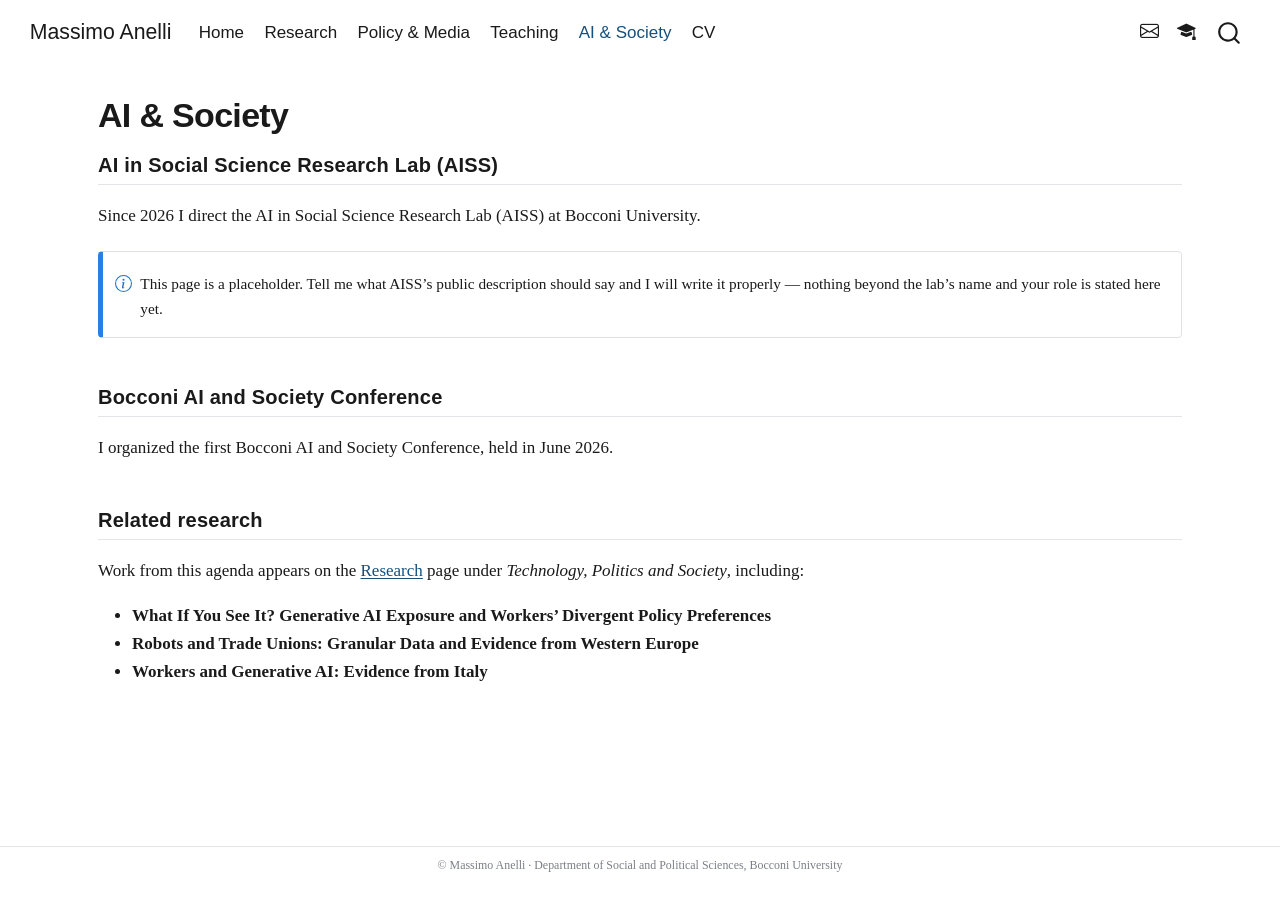
==== ai-society.html @ 1a2b312e "Built site for gh-pages" ====
<!DOCTYPE html>
<html xmlns="http://www.w3.org/1999/xhtml" lang="en" xml:lang="en"><head>

<meta charset="utf-8">
<meta name="generator" content="quarto-1.10.18">

<meta name="viewport" content="width=device-width, initial-scale=1.0, user-scalable=yes">


<title>AI &amp; Society – Massimo Anelli</title>
<style>
/* Default styles provided by pandoc.
** See https://pandoc.org/MANUAL.html#variables-for-html for config info.
*/
span.smallcaps{font-variant: small-caps;}
div.columns{display: flex; gap: 1.5em;}
div.column{flex: auto;}
@media screen {
div.columns{gap: min(4vw, 1.5em);}
div.column{overflow-x: auto;}
}
div.hanging-indent{margin-left: 1.5em; text-indent: -1.5em;}
ul.task-list{list-style: none;}
ul.task-list li input[type="checkbox"] {
  width: 0.8em;
  margin: 0 0.8em 0.2em -1em; /* quarto-specific, see https://github.com/quarto-dev/quarto-cli/issues/4556 */ 
  vertical-align: middle;
}
</style>


<script src="site_libs/quarto-nav/quarto-nav.js"></script>
<script src="site_libs/quarto-nav/headroom.min.js"></script>
<script src="site_libs/clipboard/clipboard.min.js"></script>
<script src="site_libs/quarto-search/autocomplete.umd.js"></script>
<script src="site_libs/quarto-search/fuse.min.js"></script>
<script src="site_libs/quarto-search/quarto-search.js"></script>
<meta name="quarto:offset" content="./">
<script src="site_libs/quarto-html/quarto.js" type="module"></script>
<script src="site_libs/quarto-html/tabsets/tabsets.js" type="module"></script>
<script src="site_libs/quarto-html/popper.min.js"></script>
<script src="site_libs/quarto-html/tippy.umd.min.js"></script>
<link href="site_libs/quarto-html/tippy.css" rel="stylesheet">
<link href="site_libs/quarto-html/quarto-syntax-highlighting-64a204ab8560d761af7679ceaba22944.css" rel="stylesheet" id="quarto-text-highlighting-styles">
<script src="site_libs/bootstrap/bootstrap.min.js"></script>
<link href="site_libs/bootstrap/bootstrap-icons.css" rel="stylesheet">
<link href="site_libs/bootstrap/bootstrap-d6471ee2c5ecf9d3d6e1d5fd6c3e13a8.min.css" rel="stylesheet" append-hash="true" id="quarto-bootstrap" data-mode="light">
<script id="quarto-search-options" type="application/json">{
  "location": "navbar",
  "copy-button": false,
  "collapse-after": 3,
  "panel-placement": "end",
  "type": "overlay",
  "limit": 50,
  "keyboard-shortcut": [
    "f",
    "/",
    "s"
  ],
  "show-item-context": false,
  "language": {
    "search-no-results-text": "No results",
    "search-matching-documents-text": "matching documents",
    "search-copy-link-title": "Copy link to search",
    "search-hide-matches-text": "Hide additional matches",
    "search-more-match-text": "more match in this document",
    "search-more-matches-text": "more matches in this document",
    "search-clear-button-title": "Clear",
    "search-text-placeholder": "",
    "search-detached-cancel-button-title": "Cancel",
    "search-submit-button-title": "Submit",
    "search-label": "Search"
  }
}</script>


</head>

<body class="nav-fixed quarto-light">

<div id="quarto-search-results"></div>
  <header id="quarto-header" class="headroom fixed-top">
    <nav class="navbar navbar-expand-lg " data-bs-theme="dark">
      <div class="navbar-container container-fluid">
      <div class="navbar-brand-container mx-auto">
    <a class="navbar-brand" href="./index.html">
    <span class="navbar-title">Massimo Anelli</span>
    </a>
  </div>
            <div id="quarto-search" class="" title="Search"></div>
          <button class="navbar-toggler" type="button" data-bs-toggle="collapse" data-bs-target="#navbarCollapse" aria-controls="navbarCollapse" role="menu" aria-expanded="false" aria-label="Toggle navigation" onclick="if (window.quartoToggleHeadroom) { window.quartoToggleHeadroom(); }">
  <span class="navbar-toggler-icon"></span>
</button>
          <div class="collapse navbar-collapse" id="navbarCollapse">
            <ul class="navbar-nav navbar-nav-scroll me-auto">
  <li class="nav-item">
    <a class="nav-link" href="./index.html"> 
<span class="menu-text">Home</span></a>
  </li>  
  <li class="nav-item">
    <a class="nav-link" href="./research.html"> 
<span class="menu-text">Research</span></a>
  </li>  
  <li class="nav-item">
    <a class="nav-link" href="./media.html"> 
<span class="menu-text">Policy &amp; Media</span></a>
  </li>  
  <li class="nav-item">
    <a class="nav-link" href="./teaching.html"> 
<span class="menu-text">Teaching</span></a>
  </li>  
  <li class="nav-item">
    <a class="nav-link active" href="./ai-society.html" aria-current="page"> 
<span class="menu-text">AI &amp; Society</span></a>
  </li>  
  <li class="nav-item">
    <a class="nav-link" href="./cv.html"> 
<span class="menu-text">CV</span></a>
  </li>  
</ul>
            <ul class="navbar-nav navbar-nav-scroll ms-auto">
  <li class="nav-item compact">
    <a class="nav-link" href="mailto:massimo.anelli@unibocconi.it"> <i class="bi bi-envelope" role="img" aria-label="Email">
</i> 
<span class="menu-text"></span></a>
  </li>  
  <li class="nav-item compact">
    <a class="nav-link" href="https://scholar.google.com/citations?user=4CWV7jsAAAAJ"> <i class="bi bi-mortarboard-fill" role="img" aria-label="Google Scholar">
</i> 
<span class="menu-text"></span></a>
  </li>  
</ul>
          </div> <!-- /navcollapse -->
            <div class="quarto-navbar-tools">
</div>
      </div> <!-- /container-fluid -->
    </nav>
</header>
<!-- content -->
<div id="quarto-content" class="quarto-container page-columns page-rows-contents page-layout-full page-navbar">
<!-- sidebar -->
<!-- margin-sidebar -->
    
<!-- main -->
<main class="content column-page" id="quarto-document-content">

<header id="title-block-header" class="quarto-title-block default">
<div class="quarto-title">
<h1 class="title">AI &amp; Society</h1>
</div>



<div class="quarto-title-meta column-page">

    
  
    
  </div>
  


</header>


<section id="ai-in-social-science-research-lab-aiss" class="level2">
<h2 data-anchor-id="ai-in-social-science-research-lab-aiss">AI in Social Science Research Lab (AISS)</h2>
<p>Since 2026 I direct the AI in Social Science Research Lab (AISS) at Bocconi University.</p>
<div class="callout callout-style-simple callout-note">
<div class="callout-body d-flex">
<div class="callout-icon-container">
<i class="callout-icon"></i>
</div>
<div class="callout-body-container">
<p>This page is a placeholder. Tell me what AISS’s public description should say and I will write it properly — nothing beyond the lab’s name and your role is stated here yet.</p>
</div>
</div>
</div>
</section>
<section id="bocconi-ai-and-society-conference" class="level2">
<h2 data-anchor-id="bocconi-ai-and-society-conference">Bocconi AI and Society Conference</h2>
<p>I organized the first Bocconi AI and Society Conference, held in June 2026.</p>
</section>
<section id="related-research" class="level2">
<h2 data-anchor-id="related-research">Related research</h2>
<p>Work from this agenda appears on the <a href="./research.html">Research</a> page under <em>Technology, Politics and Society</em>, including:</p>
<ul>
<li><strong>What If You See It? Generative AI Exposure and Workers’ Divergent Policy Preferences</strong></li>
<li><strong>Robots and Trade Unions: Granular Data and Evidence from Western Europe</strong></li>
<li><strong>Workers and Generative AI: Evidence from Italy</strong></li>
</ul>


</section>

</main> <!-- /main -->
<script id="quarto-html-after-body" type="application/javascript">
  window.document.addEventListener("DOMContentLoaded", function (event) {
    const isCodeAnnotation = (el) => {
      for (const clz of el.classList) {
        if (clz.startsWith('code-annotation-')) {                     
          return true;
        }
      }
      return false;
    }
    const onCopySuccess = function(e) {
      // button target
      const button = e.trigger;
      // don't keep focus
      button.blur();
      // flash "checked"
      button.classList.add('code-copy-button-checked');
      var currentTitle = button.getAttribute("title");
      button.setAttribute("title", "Copied!");
      let tooltip;
      if (window.bootstrap) {
        button.setAttribute("data-bs-toggle", "tooltip");
        button.setAttribute("data-bs-placement", "left");
        button.setAttribute("data-bs-title", "Copied!");
        tooltip = new bootstrap.Tooltip(button, 
          { trigger: "manual", 
            customClass: "code-copy-button-tooltip",
            offset: [0, -8]});
        tooltip.show();    
      }
      setTimeout(function() {
        if (tooltip) {
          tooltip.hide();
          button.removeAttribute("data-bs-title");
          button.removeAttribute("data-bs-toggle");
          button.removeAttribute("data-bs-placement");
        }
        button.setAttribute("title", currentTitle);
        button.classList.remove('code-copy-button-checked');
      }, 1000);
      // clear code selection
      e.clearSelection();
    }
    const getTextToCopy = function(trigger) {
      const outerScaffold = trigger.parentElement.cloneNode(true);
      const codeEl = outerScaffold.querySelector('code');
      for (const childEl of codeEl.children) {
        if (isCodeAnnotation(childEl)) {
          childEl.remove();
        }
      }
      return codeEl.innerText;
    }
    const clipboard = new window.ClipboardJS('.code-copy-button:not([data-in-quarto-modal])', {
      text: getTextToCopy
    });
    clipboard.on('success', onCopySuccess);
    if (window.document.getElementById('quarto-embedded-source-code-modal')) {
      const clipboardModal = new window.ClipboardJS('.code-copy-button[data-in-quarto-modal]', {
        text: getTextToCopy,
        container: window.document.getElementById('quarto-embedded-source-code-modal')
      });
      clipboardModal.on('success', onCopySuccess);
    }
      var localhostRegex = new RegExp(/^(?:http|https):\/\/localhost\:?[0-9]*\//);
      var mailtoRegex = new RegExp(/^mailto:/);
        var filterRegex = new RegExp("https:\/\/www\.massimoanelli\.com");
      var isInternal = (href) => {
          return filterRegex.test(href) || localhostRegex.test(href) || mailtoRegex.test(href);
      }
      // Inspect non-navigation links and adorn them if external
     var links = window.document.querySelectorAll('a[href]:not(.nav-link):not(.navbar-brand):not(.toc-action):not(.sidebar-link):not(.sidebar-item-toggle):not(.pagination-link):not(.no-external):not([aria-hidden]):not(.dropdown-item):not(.quarto-navigation-tool):not(.about-link)');
      for (var i=0; i<links.length; i++) {
        const link = links[i];
        if (!isInternal(link.href)) {
          // undo the damage that might have been done by quarto-nav.js in the case of
          // links that we want to consider external
          if (link.dataset.originalHref !== undefined) {
            link.href = link.dataset.originalHref;
          }
            // target, if specified
            link.setAttribute("target", "_blank");
            if (link.getAttribute("rel") === null) {
              link.setAttribute("rel", "noopener");
            }
        }
      }
    function tippyHover(el, contentFn, onTriggerFn, onUntriggerFn) {
      const config = {
        allowHTML: true,
        maxWidth: 500,
        delay: 100,
        arrow: false,
        appendTo: function(el) {
            return el.parentElement;
        },
        interactive: true,
        interactiveBorder: 10,
        theme: 'quarto',
        placement: 'bottom-start',
      };
      if (contentFn) {
        config.content = contentFn;
      }
      if (onTriggerFn) {
        config.onTrigger = onTriggerFn;
      }
      if (onUntriggerFn) {
        config.onUntrigger = onUntriggerFn;
      }
      window.tippy(el, config); 
    }
    const noterefs = window.document.querySelectorAll('a[role="doc-noteref"]');
    for (var i=0; i<noterefs.length; i++) {
      const ref = noterefs[i];
      tippyHover(ref, function() {
        // use id or data attribute instead here
        let href = ref.getAttribute('data-footnote-href') || ref.getAttribute('href');
        try { href = new URL(href).hash; } catch {}
        const id = href.replace(/^#\/?/, "");
        const note = window.document.getElementById(id);
        if (note) {
          return note.innerHTML;
        } else {
          return "";
        }
      });
    }
    const xrefs = window.document.querySelectorAll('a.quarto-xref');
    const processXRef = (id, note) => {
      // Strip column container classes
      const stripColumnClz = (el) => {
        el.classList.remove("page-full", "page-columns");
        if (el.children) {
          for (const child of el.children) {
            stripColumnClz(child);
          }
        }
      }
      stripColumnClz(note)
      if (id === null || id.startsWith('sec-')) {
        // Special case sections, only their first couple elements
        const container = document.createElement("div");
        if (note.children && note.children.length > 2) {
          container.appendChild(note.children[0].cloneNode(true));
          for (let i = 1; i < note.children.length; i++) {
            const child = note.children[i];
            if (child.tagName === "P" && child.innerText === "") {
              continue;
            } else {
              container.appendChild(child.cloneNode(true));
              break;
            }
          }
          if (window.Quarto?.typesetMath) {
            window.Quarto.typesetMath(container);
          }
          return container.innerHTML
        } else {
          if (window.Quarto?.typesetMath) {
            window.Quarto.typesetMath(note);
          }
          return note.innerHTML;
        }
      } else {
        // Remove any anchor links if they are present
        const anchorLink = note.querySelector('a.anchorjs-link');
        if (anchorLink) {
          anchorLink.remove();
        }
        if (window.Quarto?.typesetMath) {
          window.Quarto.typesetMath(note);
        }
        if (note.classList.contains("callout")) {
          return note.outerHTML;
        } else {
          return note.innerHTML;
        }
      }
    }
    for (var i=0; i<xrefs.length; i++) {
      const xref = xrefs[i];
      tippyHover(xref, undefined, function(instance) {
        instance.disable();
        let url = xref.getAttribute('href');
        let hash = undefined; 
        if (url.startsWith('#')) {
          hash = url;
        } else {
          try { hash = new URL(url).hash; } catch {}
        }
        if (hash) {
          const id = hash.replace(/^#\/?/, "");
          const note = window.document.getElementById(id);
          if (note !== null) {
            try {
              const html = processXRef(id, note.cloneNode(true));
              instance.setContent(html);
            } finally {
              instance.enable();
              instance.show();
            }
          } else {
            // See if we can fetch this
            fetch(url.split('#')[0])
            .then(res => res.text())
            .then(html => {
              const parser = new DOMParser();
              const htmlDoc = parser.parseFromString(html, "text/html");
              const note = htmlDoc.getElementById(id);
              if (note !== null) {
                const html = processXRef(id, note);
                instance.setContent(html);
              } 
            }).finally(() => {
              instance.enable();
              instance.show();
            });
          }
        } else {
          // See if we can fetch a full url (with no hash to target)
          // This is a special case and we should probably do some content thinning / targeting
          fetch(url)
          .then(res => res.text())
          .then(html => {
            const parser = new DOMParser();
            const htmlDoc = parser.parseFromString(html, "text/html");
            const note = htmlDoc.querySelector('main.content');
            if (note !== null) {
              // This should only happen for chapter cross references
              // (since there is no id in the URL)
              // remove the first header
              if (note.children.length > 0 && note.children[0].tagName === "HEADER") {
                note.children[0].remove();
              }
              const html = processXRef(null, note);
              instance.setContent(html);
            } 
          }).finally(() => {
            instance.enable();
            instance.show();
          });
        }
      }, function(instance) {
      });
    }
        let selectedAnnoteEl;
        const selectorForAnnotation = ( cell, annotation) => {
          let cellAttr = 'data-code-cell="' + cell + '"';
          let lineAttr = 'data-code-annotation="' +  annotation + '"';
          const selector = 'span[' + cellAttr + '][' + lineAttr + ']';
          return selector;
        }
        const selectCodeLines = (annoteEl) => {
          const doc = window.document;
          const targetCell = annoteEl.getAttribute("data-target-cell");
          const targetAnnotation = annoteEl.getAttribute("data-target-annotation");
          const annoteSpan = window.document.querySelector(selectorForAnnotation(targetCell, targetAnnotation));
          const lines = annoteSpan.getAttribute("data-code-lines").split(",");
          const lineIds = lines.map((line) => {
            return targetCell + "-" + line;
          })
          let top = null;
          let height = null;
          let parent = null;
          if (lineIds.length > 0) {
              //compute the position of the single el (top and bottom and make a div)
              const el = window.document.getElementById(lineIds[0]);
              top = el.offsetTop;
              height = el.offsetHeight;
              parent = el.parentElement.parentElement;
            if (lineIds.length > 1) {
              const lastEl = window.document.getElementById(lineIds[lineIds.length - 1]);
              const bottom = lastEl.offsetTop + lastEl.offsetHeight;
              height = bottom - top;
            }
            if (top !== null && height !== null && parent !== null) {
              // cook up a div (if necessary) and position it 
              let div = window.document.getElementById("code-annotation-line-highlight");
              if (div === null) {
                div = window.document.createElement("div");
                div.setAttribute("id", "code-annotation-line-highlight");
                div.style.position = 'absolute';
                parent.appendChild(div);
              }
              div.style.top = top - 2 + "px";
              div.style.height = height + 4 + "px";
              div.style.left = 0;
              let gutterDiv = window.document.getElementById("code-annotation-line-highlight-gutter");
              if (gutterDiv === null) {
                gutterDiv = window.document.createElement("div");
                gutterDiv.setAttribute("id", "code-annotation-line-highlight-gutter");
                gutterDiv.style.position = 'absolute';
                const codeCell = window.document.getElementById(targetCell);
                const gutter = codeCell.querySelector('.code-annotation-gutter');
                gutter.appendChild(gutterDiv);
              }
              gutterDiv.style.top = top - 2 + "px";
              gutterDiv.style.height = height + 4 + "px";
            }
            selectedAnnoteEl = annoteEl;
          }
        };
        const unselectCodeLines = () => {
          const elementsIds = ["code-annotation-line-highlight", "code-annotation-line-highlight-gutter"];
          elementsIds.forEach((elId) => {
            const div = window.document.getElementById(elId);
            if (div) {
              div.remove();
            }
          });
          selectedAnnoteEl = undefined;
        };
          // Handle positioning of the toggle
      window.addEventListener(
        "resize",
        throttle(() => {
          elRect = undefined;
          if (selectedAnnoteEl) {
            selectCodeLines(selectedAnnoteEl);
          }
        }, 10)
      );
      function throttle(fn, ms) {
      let throttle = false;
      let timer;
        return (...args) => {
          if(!throttle) { // first call gets through
              fn.apply(this, args);
              throttle = true;
          } else { // all the others get throttled
              if(timer) clearTimeout(timer); // cancel #2
              timer = setTimeout(() => {
                fn.apply(this, args);
                timer = throttle = false;
              }, ms);
          }
        };
      }
        // Attach click handler to the DT
        const annoteDls = window.document.querySelectorAll('dt[data-target-cell]');
        for (const annoteDlNode of annoteDls) {
          annoteDlNode.addEventListener('click', (event) => {
            const clickedEl = event.target;
            if (clickedEl !== selectedAnnoteEl) {
              unselectCodeLines();
              const activeEl = window.document.querySelector('dt[data-target-cell].code-annotation-active');
              if (activeEl) {
                activeEl.classList.remove('code-annotation-active');
              }
              selectCodeLines(clickedEl);
              clickedEl.classList.add('code-annotation-active');
            } else {
              // Unselect the line
              unselectCodeLines();
              clickedEl.classList.remove('code-annotation-active');
            }
          });
        }
    const findCites = (el) => {
      const parentEl = el.parentElement;
      if (parentEl) {
        const cites = parentEl.dataset.cites;
        if (cites) {
          return {
            el,
            cites: cites.split(' ')
          };
        } else {
          return findCites(el.parentElement)
        }
      } else {
        return undefined;
      }
    };
    var bibliorefs = window.document.querySelectorAll('a[role="doc-biblioref"]');
    for (var i=0; i<bibliorefs.length; i++) {
      const ref = bibliorefs[i];
      const citeInfo = findCites(ref);
      if (citeInfo) {
        tippyHover(citeInfo.el, function() {
          var popup = window.document.createElement('div');
          citeInfo.cites.forEach(function(cite) {
            var citeDiv = window.document.createElement('div');
            citeDiv.classList.add('hanging-indent');
            citeDiv.classList.add('csl-entry');
            var biblioDiv = window.document.getElementById('ref-' + cite);
            if (biblioDiv) {
              citeDiv.innerHTML = biblioDiv.innerHTML;
            }
            popup.appendChild(citeDiv);
          });
          return popup.innerHTML;
        });
      }
    }
  });
  </script>
</div> <!-- /content -->
<footer class="footer">
  <div class="nav-footer">
    <div class="nav-footer-left">
      &nbsp;
    </div>   
    <div class="nav-footer-center">
<p>© Massimo Anelli · Department of Social and Political Sciences, Bocconi University</p>
</div>
    <div class="nav-footer-right">
      &nbsp;
    </div>
  </div>
</footer>




</body></html>
---- site_libs/quarto-html/tippy.css ----
.tippy-box[data-animation=fade][data-state=hidden]{opacity:0}[data-tippy-root]{max-width:calc(100vw - 10px)}.tippy-box{position:relative;background-color:#333;color:#fff;border-radius:4px;font-size:14px;line-height:1.4;white-space:normal;outline:0;transition-property:transform,visibility,opacity}.tippy-box[data-placement^=top]>.tippy-arrow{bottom:0}.tippy-box[data-placement^=top]>.tippy-arrow:before{bottom:-7px;left:0;border-width:8px 8px 0;border-top-color:initial;transform-origin:center top}.tippy-box[data-placement^=bottom]>.tippy-arrow{top:0}.tippy-box[data-placement^=bottom]>.tippy-arrow:before{top:-7px;left:0;border-width:0 8px 8px;border-bottom-color:initial;transform-origin:center bottom}.tippy-box[data-placement^=left]>.tippy-arrow{right:0}.tippy-box[data-placement^=left]>.tippy-arrow:before{border-width:8px 0 8px 8px;border-left-color:initial;right:-7px;transform-origin:center left}.tippy-box[data-placement^=right]>.tippy-arrow{left:0}.tippy-box[data-placement^=right]>.tippy-arrow:before{left:-7px;border-width:8px 8px 8px 0;border-right-color:initial;transform-origin:center right}.tippy-box[data-inertia][data-state=visible]{transition-timing-function:cubic-bezier(.54,1.5,.38,1.11)}.tippy-arrow{width:16px;height:16px;color:#333}.tippy-arrow:before{content:"";position:absolute;border-color:transparent;border-style:solid}.tippy-content{position:relative;padding:5px 9px;z-index:1}
---- site_libs/quarto-html/quarto-syntax-highlighting-64a204ab8560d761af7679ceaba22944.css ----
/* quarto syntax highlight colors */
:root {
  --quarto-hl-ot-color: #003B4F;
  --quarto-hl-at-color: #657422;
  --quarto-hl-ss-color: #20794D;
  --quarto-hl-an-color: #5E5E5E;
  --quarto-hl-fu-color: #4758AB;
  --quarto-hl-st-color: #20794D;
  --quarto-hl-cf-color: #003B4F;
  --quarto-hl-op-color: #5E5E5E;
  --quarto-hl-er-color: #AD0000;
  --quarto-hl-bn-color: #AD0000;
  --quarto-hl-al-color: #AD0000;
  --quarto-hl-va-color: #111111;
  --quarto-hl-bu-color: inherit;
  --quarto-hl-ex-color: inherit;
  --quarto-hl-pp-color: #AD0000;
  --quarto-hl-in-color: #5E5E5E;
  --quarto-hl-vs-color: #20794D;
  --quarto-hl-wa-color: #5E5E5E;
  --quarto-hl-do-color: #5E5E5E;
  --quarto-hl-im-color: #00769E;
  --quarto-hl-ch-color: #20794D;
  --quarto-hl-dt-color: #AD0000;
  --quarto-hl-fl-color: #AD0000;
  --quarto-hl-co-color: #5E5E5E;
  --quarto-hl-cv-color: #5E5E5E;
  --quarto-hl-cn-color: #8f5902;
  --quarto-hl-sc-color: #5E5E5E;
  --quarto-hl-dv-color: #AD0000;
  --quarto-hl-kw-color: #003B4F;
}

/* other quarto variables */
:root {
  --quarto-font-monospace: SFMono-Regular, Menlo, Monaco, Consolas, "Liberation Mono", "Courier New", monospace;
}

/* syntax highlight based on Pandoc's rules */
pre > code.sourceCode > span {
  color: #003B4F;
}

code.sourceCode > span {
  color: #003B4F;
}

div.sourceCode,
div.sourceCode pre.sourceCode {
  color: #003B4F;
}

/* Normal */
code span {
  color: #003B4F;
}

/* Alert */
code span.al {
  color: #AD0000;
  font-style: inherit;
}

/* Annotation */
code span.an {
  color: #5E5E5E;
  font-style: inherit;
}

/* Attribute */
code span.at {
  color: #657422;
  font-style: inherit;
}

/* BaseN */
code span.bn {
  color: #AD0000;
  font-style: inherit;
}

/* BuiltIn */
code span.bu {
  font-style: inherit;
}

/* ControlFlow */
code span.cf {
  color: #003B4F;
  font-weight: bold;
  font-style: inherit;
}

/* Char */
code span.ch {
  color: #20794D;
  font-style: inherit;
}

/* Constant */
code span.cn {
  color: #8f5902;
  font-style: inherit;
}

/* Comment */
code span.co {
  color: #5E5E5E;
  font-style: inherit;
}

/* CommentVar */
code span.cv {
  color: #5E5E5E;
  font-style: italic;
}

/* Documentation */
code span.do {
  color: #5E5E5E;
  font-style: italic;
}

/* DataType */
code span.dt {
  color: #AD0000;
  font-style: inherit;
}

/* DecVal */
code span.dv {
  color: #AD0000;
  font-style: inherit;
}

/* Error */
code span.er {
  color: #AD0000;
  font-style: inherit;
}

/* Extension */
code span.ex {
  font-style: inherit;
}

/* Float */
code span.fl {
  color: #AD0000;
  font-style: inherit;
}

/* Function */
code span.fu {
  color: #4758AB;
  font-style: inherit;
}

/* Import */
code span.im {
  color: #00769E;
  font-style: inherit;
}

/* Information */
code span.in {
  color: #5E5E5E;
  font-style: inherit;
}

/* Keyword */
code span.kw {
  color: #003B4F;
  font-weight: bold;
  font-style: inherit;
}

/* Operator */
code span.op {
  color: #5E5E5E;
  font-style: inherit;
}

/* Other */
code span.ot {
  color: #003B4F;
  font-style: inherit;
}

/* Preprocessor */
code span.pp {
  color: #AD0000;
  font-style: inherit;
}

/* SpecialChar */
code span.sc {
  color: #5E5E5E;
  font-style: inherit;
}

/* SpecialString */
code span.ss {
  color: #20794D;
  font-style: inherit;
}

/* String */
code span.st {
  color: #20794D;
  font-style: inherit;
}

/* Variable */
code span.va {
  color: #111111;
  font-style: inherit;
}

/* VerbatimString */
code span.vs {
  color: #20794D;
  font-style: inherit;
}

/* Warning */
code span.wa {
  color: #5E5E5E;
  font-style: italic;
}

.prevent-inlining {
  content: "</";
}

/*# sourceMappingURL=9d8d5bb603a83b8298b89080a598c93b.css.map */
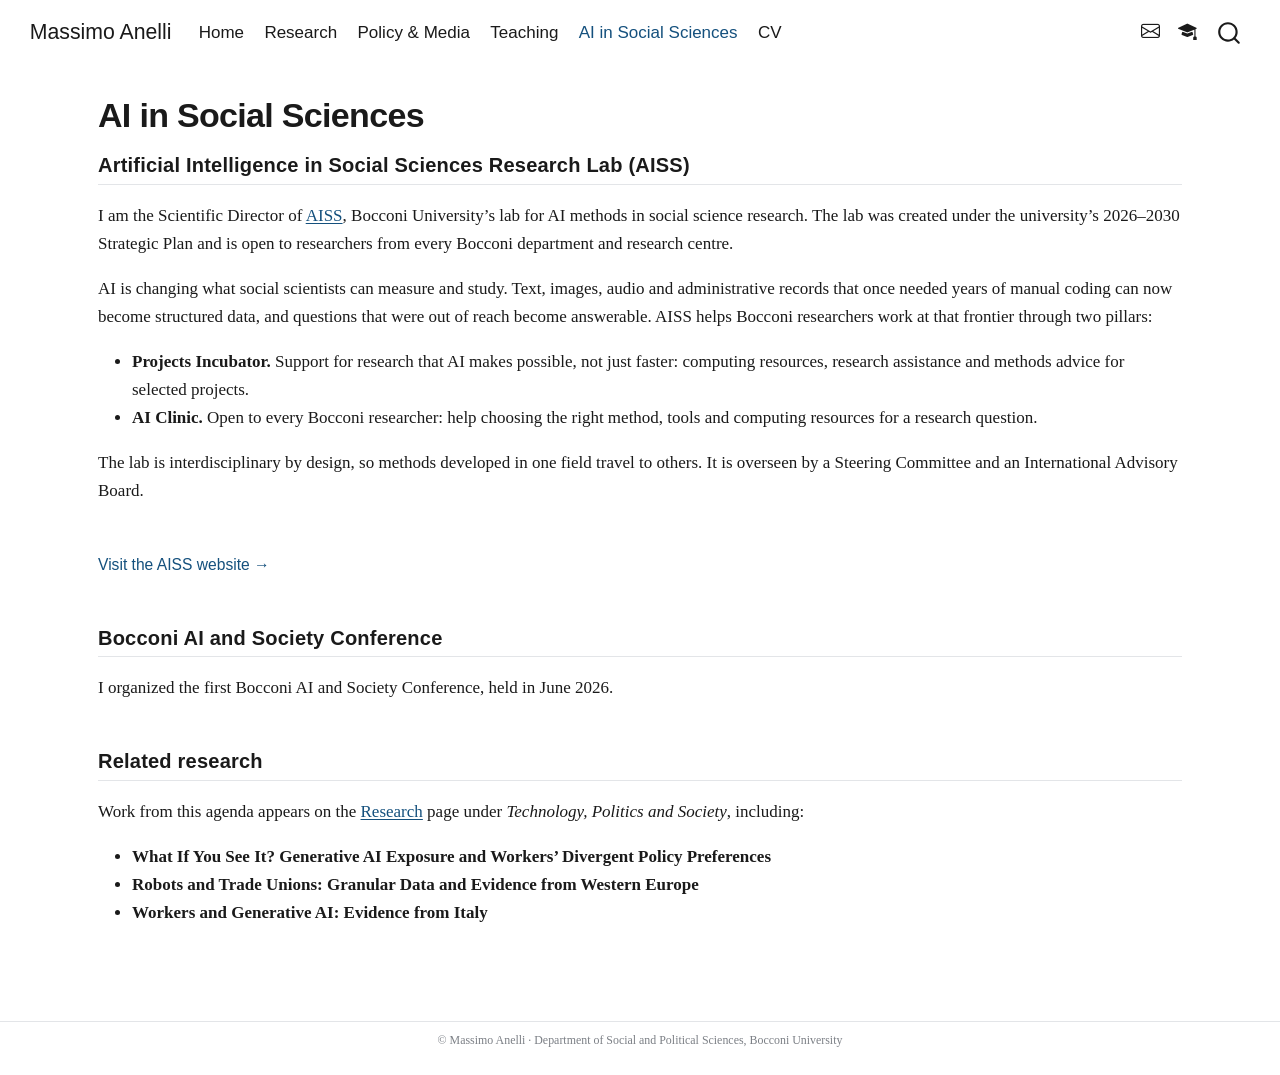
==== commit da80132f: "Built site for gh-pages" ====
--- a/ai-society.html
+++ b/ai-society.html
@@ -7,7 +7,7 @@
 <meta name="viewport" content="width=device-width, initial-scale=1.0, user-scalable=yes">
 
 
-<title>AI &amp; Society – Massimo Anelli</title>
+<title>AI in Social Sciences – Massimo Anelli</title>
 <style>
 /* Default styles provided by pandoc.
 ** See https://pandoc.org/MANUAL.html#variables-for-html for config info.
@@ -44,7 +44,7 @@
 <link href="site_libs/quarto-html/quarto-syntax-highlighting-64a204ab8560d761af7679ceaba22944.css" rel="stylesheet" id="quarto-text-highlighting-styles">
 <script src="site_libs/bootstrap/bootstrap.min.js"></script>
 <link href="site_libs/bootstrap/bootstrap-icons.css" rel="stylesheet">
-<link href="site_libs/bootstrap/bootstrap-d6471ee2c5ecf9d3d6e1d5fd6c3e13a8.min.css" rel="stylesheet" append-hash="true" id="quarto-bootstrap" data-mode="light">
+<link href="site_libs/bootstrap/bootstrap-3848bcee2a39eca727f8bcef82e59513.min.css" rel="stylesheet" append-hash="true" id="quarto-bootstrap" data-mode="light">
 <script id="quarto-search-options" type="application/json">{
   "location": "navbar",
   "copy-button": false,
@@ -111,7 +111,7 @@
   </li>  
   <li class="nav-item">
     <a class="nav-link active" href="./ai-society.html" aria-current="page"> 
-<span class="menu-text">AI &amp; Society</span></a>
+<span class="menu-text">AI in Social Sciences</span></a>
   </li>  
   <li class="nav-item">
     <a class="nav-link" href="./cv.html"> 
@@ -146,7 +146,7 @@
 
 <header id="title-block-header" class="quarto-title-block default">
 <div class="quarto-title">
-<h1 class="title">AI &amp; Society</h1>
+<h1 class="title">AI in Social Sciences</h1>
 </div>
 
 
@@ -163,19 +163,16 @@
 </header>
 
 
-<section id="ai-in-social-science-research-lab-aiss" class="level2">
-<h2 data-anchor-id="ai-in-social-science-research-lab-aiss">AI in Social Science Research Lab (AISS)</h2>
-<p>Since 2026 I direct the AI in Social Science Research Lab (AISS) at Bocconi University.</p>
-<div class="callout callout-style-simple callout-note">
-<div class="callout-body d-flex">
-<div class="callout-icon-container">
-<i class="callout-icon"></i>
-</div>
-<div class="callout-body-container">
-<p>This page is a placeholder. Tell me what AISS’s public description should say and I will write it properly — nothing beyond the lab’s name and your role is stated here yet.</p>
-</div>
-</div>
-</div>
+<section id="artificial-intelligence-in-social-sciences-research-lab-aiss" class="level2">
+<h2 data-anchor-id="artificial-intelligence-in-social-sciences-research-lab-aiss">Artificial Intelligence in Social Sciences Research Lab (AISS)</h2>
+<p>I am the Scientific Director of <a href="https://aiss.self.bocconi.platform.sparkfabrik.cloud/">AISS</a>, Bocconi University’s lab for AI methods in social science research. The lab was created under the university’s 2026–2030 Strategic Plan and is open to researchers from every Bocconi department and research centre.</p>
+<p>AI is changing what social scientists can measure and study. Text, images, audio and administrative records that once needed years of manual coding can now become structured data, and questions that were out of reach become answerable. AISS helps Bocconi researchers work at that frontier through two pillars:</p>
+<ul>
+<li><strong>Projects Incubator.</strong> Support for research that AI makes possible, not just faster: computing resources, research assistance and methods advice for selected projects.</li>
+<li><strong>AI Clinic.</strong> Open to every Bocconi researcher: help choosing the right method, tools and computing resources for a research question.</li>
+</ul>
+<p>The lab is interdisciplinary by design, so methods developed in one field travel to others. It is overseen by a Steering Committee and an International Advisory Board.</p>
+<p><a href="https://aiss.self.bocconi.platform.sparkfabrik.cloud/" class="more-link">Visit the AISS website →</a></p>
 </section>
 <section id="bocconi-ai-and-society-conference" class="level2">
 <h2 data-anchor-id="bocconi-ai-and-society-conference">Bocconi AI and Society Conference</h2>
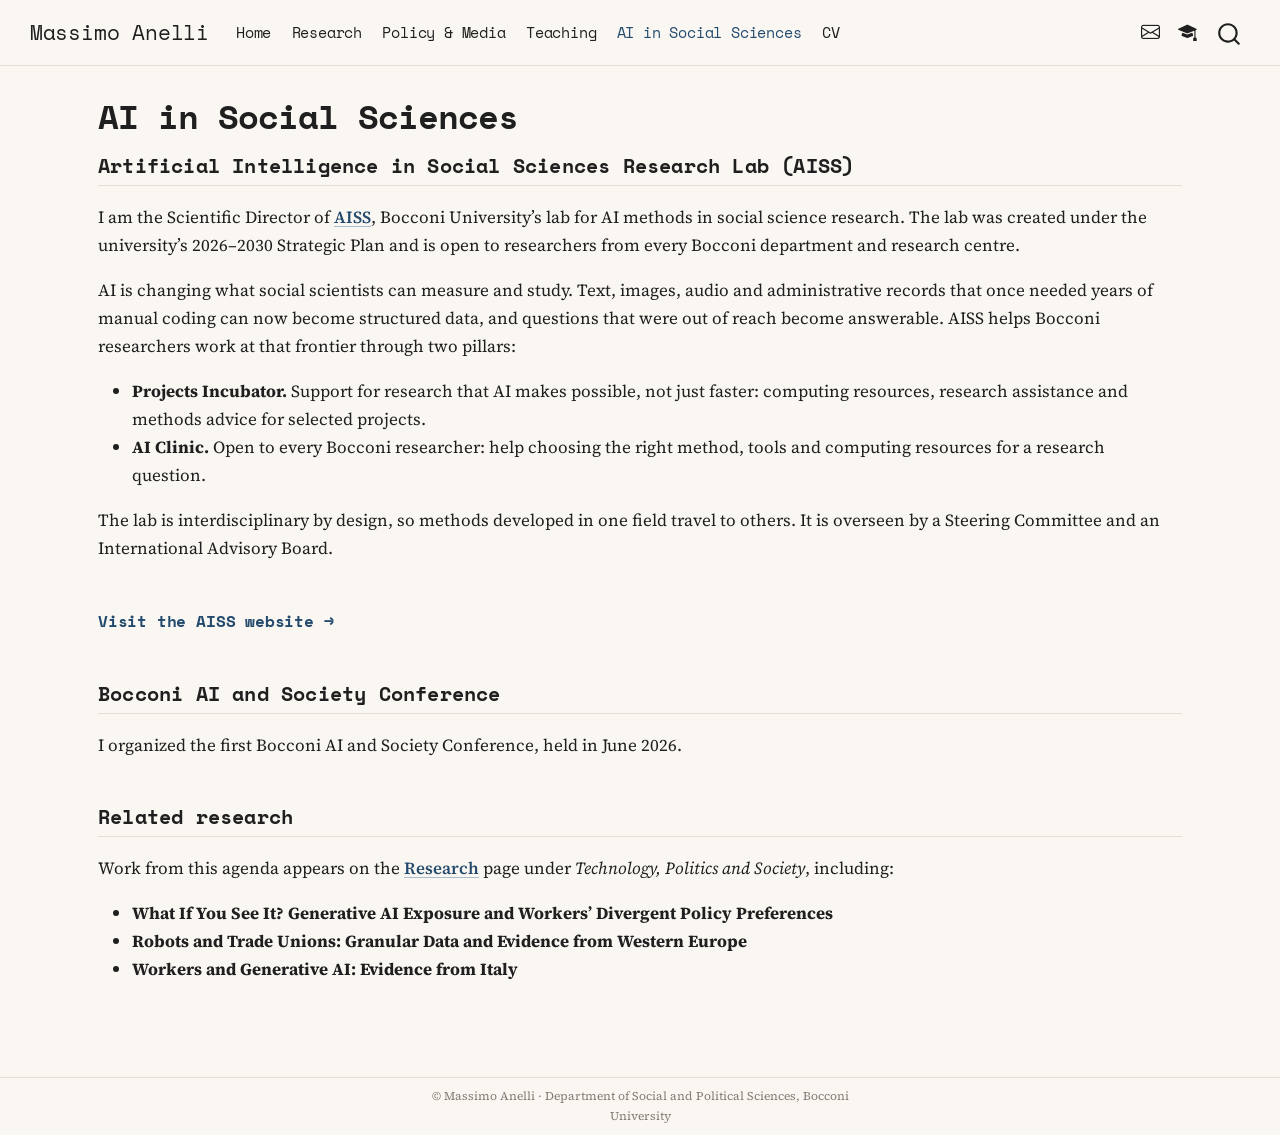
==== commit f73d3e66: "Built site for gh-pages" ====
--- a/ai-society.html
+++ b/ai-society.html
@@ -44,7 +44,7 @@
 <link href="site_libs/quarto-html/quarto-syntax-highlighting-64a204ab8560d761af7679ceaba22944.css" rel="stylesheet" id="quarto-text-highlighting-styles">
 <script src="site_libs/bootstrap/bootstrap.min.js"></script>
 <link href="site_libs/bootstrap/bootstrap-icons.css" rel="stylesheet">
-<link href="site_libs/bootstrap/bootstrap-3848bcee2a39eca727f8bcef82e59513.min.css" rel="stylesheet" append-hash="true" id="quarto-bootstrap" data-mode="light">
+<link href="site_libs/bootstrap/bootstrap-b41ba2cd84372649e9a2cc06452cc2ab.min.css" rel="stylesheet" append-hash="true" id="quarto-bootstrap" data-mode="light">
 <script id="quarto-search-options" type="application/json">{
   "location": "navbar",
   "copy-button": false,
@@ -72,6 +72,9 @@
     "search-label": "Search"
   }
 }</script>
+<link rel="preconnect" href="https://fonts.googleapis.com">
+<link rel="preconnect" href="https://fonts.gstatic.com" crossorigin="">
+<link rel="stylesheet" href="https://fonts.googleapis.com/css2?family=Source+Serif+4:opsz,wght@8..60,400;8..60,600&amp;family=Space+Mono:wght@400;700&amp;display=swap">
 
 
 </head>
@@ -165,14 +168,14 @@
 
 <section id="artificial-intelligence-in-social-sciences-research-lab-aiss" class="level2">
 <h2 data-anchor-id="artificial-intelligence-in-social-sciences-research-lab-aiss">Artificial Intelligence in Social Sciences Research Lab (AISS)</h2>
-<p>I am the Scientific Director of <a href="https://aiss.self.bocconi.platform.sparkfabrik.cloud/">AISS</a>, Bocconi University’s lab for AI methods in social science research. The lab was created under the university’s 2026–2030 Strategic Plan and is open to researchers from every Bocconi department and research centre.</p>
+<p>I am the Scientific Director of <a href="https://aiss.unibocconi.eu/">AISS</a>, Bocconi University’s lab for AI methods in social science research. The lab was created under the university’s 2026–2030 Strategic Plan and is open to researchers from every Bocconi department and research centre.</p>
 <p>AI is changing what social scientists can measure and study. Text, images, audio and administrative records that once needed years of manual coding can now become structured data, and questions that were out of reach become answerable. AISS helps Bocconi researchers work at that frontier through two pillars:</p>
 <ul>
 <li><strong>Projects Incubator.</strong> Support for research that AI makes possible, not just faster: computing resources, research assistance and methods advice for selected projects.</li>
 <li><strong>AI Clinic.</strong> Open to every Bocconi researcher: help choosing the right method, tools and computing resources for a research question.</li>
 </ul>
 <p>The lab is interdisciplinary by design, so methods developed in one field travel to others. It is overseen by a Steering Committee and an International Advisory Board.</p>
-<p><a href="https://aiss.self.bocconi.platform.sparkfabrik.cloud/" class="more-link">Visit the AISS website →</a></p>
+<p><a href="https://aiss.unibocconi.eu/" class="more-link">Visit the AISS website →</a></p>
 </section>
 <section id="bocconi-ai-and-society-conference" class="level2">
 <h2 data-anchor-id="bocconi-ai-and-society-conference">Bocconi AI and Society Conference</h2>
